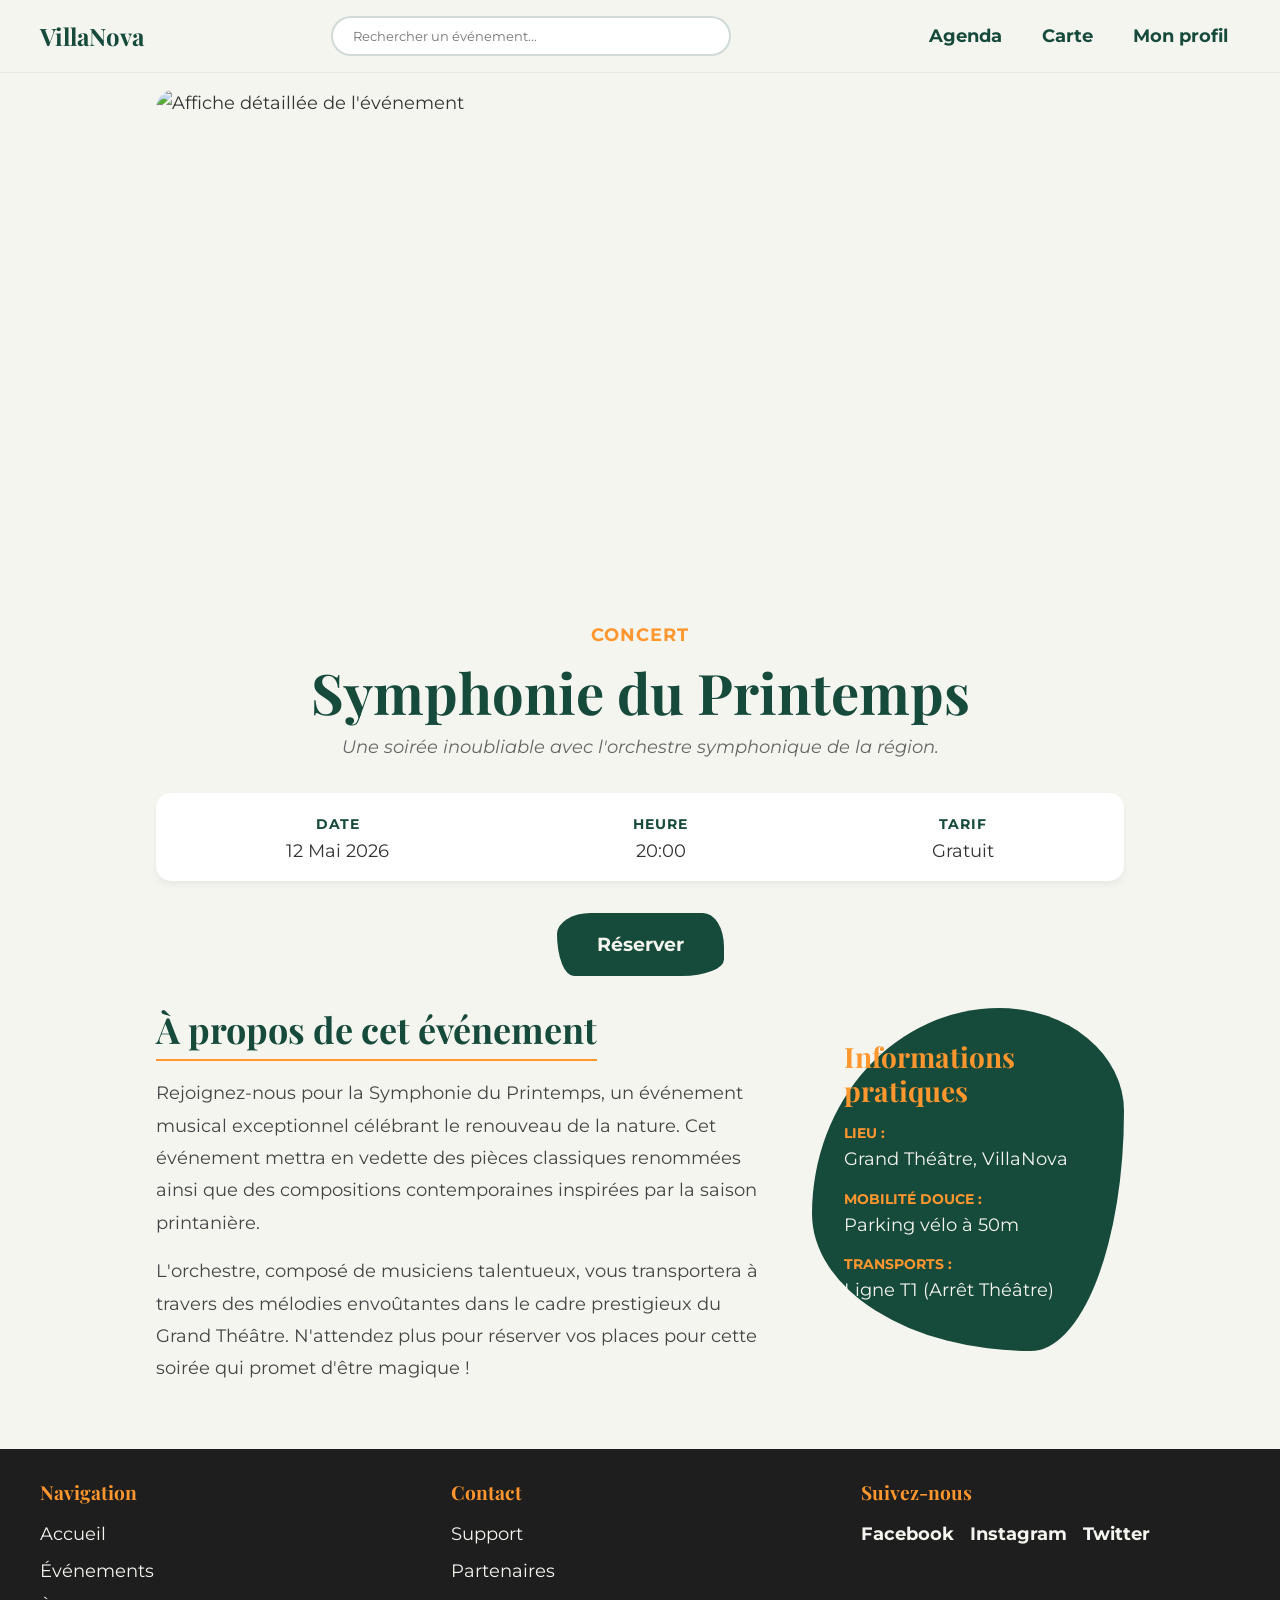
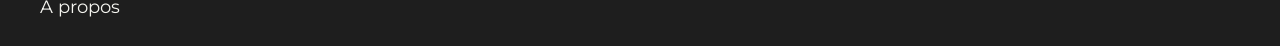
==== event-detail.html @ 63692cae "feat: implement initial landing page and event detail structures    - Refactor index.html with seman" ====
<!DOCTYPE html>
<html lang="fr">
<head>
    <meta charset="UTF-8">
    <meta name="viewport" content="width=device-width, initial-scale=1.0">
    <title>Détail de l'événement - VillaNova</title>
    <link rel="stylesheet" href="main.css">
</head>
<body>
    <header class="site-header">
        <div class="header-container">
            <a href="index.html" class="logo">VillaNova</a>
            <form action="" role="search" class="search-form">
                <input type="search" placeholder="Rechercher un événement..." aria-label="Rechercher un événement">
            </form>
            <nav class="main-nav" aria-label="Navigation principale">
                <ul>
                    <li><a href="index.html">Agenda</a></li>
                    <li><a href="">Carte</a></li>
                    <li><a href="">Mon profil</a></li>
                </ul>
            </nav>
        </div>
    </header>

    <main>
        <article class="event-detail-page">
            
            <figure class="event-hero-image">
                <picture>
                    <source media="(max-width: 768px)" type="image/webp" srcset="https://placehold.co/800x400/164A3B/FFF?text=Concert+Mobile">
                    <source media="(min-width: 769px)" type="image/webp" srcset="https://placehold.co/1200x500/164A3B/FFF?text=Concert+Desktop">
                    <img src="https://placehold.co/1200x500/164A3B/FFF" alt="Affiche détaillée de l'événement" width="1200" height="500" loading="lazy">
                </picture>
            </figure>

            <header class="event-detail-header">
                <span class="event-category">Concert</span>
                <h1 class="event-title">Symphonie du Printemps</h1>
                <p class="event-tagline">Une soirée inoubliable avec l'orchestre symphonique de la région.</p>
            </header>

            <section class="event-key-info" aria-label="Informations clés">
                <ul>
                    <li>
                        <strong>Date</strong><br>
                        12 Mai 2026
                    </li>
                    <li>
                        <strong>Heure</strong><br>
                        20:00
                    </li>
                    <li>
                        <strong>Tarif</strong><br>
                        Gratuit
                    </li>
                </ul>
            </section>

            <div class="event-action">
                <a href="#" role="button" class="btn-primary" aria-label="Réserver sa place pour cet événement">Réserver</a>
            </div>

            <div class="event-body">
                <section class="event-description" aria-label="Description de l'événement">
                    <h2>À propos de cet événement</h2>
                    <p>
                        Rejoignez-nous pour la Symphonie du Printemps, un événement musical exceptionnel célébrant le renouveau de la nature. Cet événement mettra en vedette des pièces classiques renommées ainsi que des compositions contemporaines inspirées par la saison printanière.
                    </p>
                    <p>
                        L'orchestre, composé de musiciens talentueux, vous transportera à travers des mélodies envoûtantes dans le cadre prestigieux du Grand Théâtre. N'attendez plus pour réserver vos places pour cette soirée qui promet d'être magique !
                    </p>
                </section>

                <aside class="event-practical-info" aria-label="Lieu et accès">
                    <h3>Informations pratiques</h3>
                    <ul>
                        <li>
                            <strong>Lieu :</strong> Grand Théâtre, VillaNova
                        </li>
                        <li>
                            <strong>Mobilité douce :</strong> Parking vélo à 50m
                        </li>
                        <li>
                            <strong>Transports :</strong> Ligne T1 (Arrêt Théâtre)
                        </li>
                    </ul>
                </aside>
            </div>

        </article>
    </main>

    <footer class="site-footer">
        <div class="footer-container">
            <div class="footer-box">
                <h3>Navigation</h3>
                <ul>
                    <li><a href="index.html">Accueil</a></li>
                    <li><a href="">Événements</a></li>
                    <li><a href="">À propos</a></li>
                </ul>
            </div>
            <div class="footer-box">
                <h3>Contact</h3>
                <ul>
                    <li><a href="">Support</a></li>
                    <li><a href="">Partenaires</a></li>
                </ul>
            </div>
            <div class="footer-box">
                <h3>Suivez-nous</h3>
                <ul class="social-links">
                    <li><a href="#">Facebook</a></li>
                    <li><a href="#">Instagram</a></li>
                    <li><a href="#">Twitter</a></li>
                </ul>
            </div>
        </div>
    </footer>
</body>
</html>
---- main.css ----
@import url("https://fonts.googleapis.com/css2?family=Lexend:wght@400;500&family=Montserrat:wght@400;700&family=Playfair+Display:ital,wght@0,400;0,700;1,400&display=swap");
.btn-primary {
  padding: 12px 30px;
  border-radius: 40px 25px 50px 20px/25px 40px 20px 50px;
  border: none;
  font-family: "Montserrat", sans-serif;
  font-weight: bold;
  cursor: pointer;
  text-decoration: none;
  display: inline-block;
  transition: all 0.3s ease;
}
.btn-primary:hover {
  opacity: 0.85;
  transform: translateY(-2px);
  border-radius: 25px 40px 20px 50px/40px 25px 50px 20px;
}
.btn-primary:focus-visible {
  outline: 3px solid #FF962E;
  outline-offset: 4px;
}
.btn-primary {
  background-color: #164A3B;
  color: #F5F5F0;
}

.btn-secondary {
  padding: 12px 30px;
  border-radius: 40px 25px 50px 20px/25px 40px 20px 50px;
  border: none;
  font-family: "Montserrat", sans-serif;
  font-weight: bold;
  cursor: pointer;
  text-decoration: none;
  display: inline-block;
  transition: all 0.3s ease;
}
.btn-secondary:hover {
  opacity: 0.85;
  transform: translateY(-2px);
  border-radius: 25px 40px 20px 50px/40px 25px 50px 20px;
}
.btn-secondary:focus-visible {
  outline: 3px solid #FF962E;
  outline-offset: 4px;
}
.btn-secondary {
  background-color: #FF962E;
  color: #164A3B;
}

.btn-outline {
  padding: 12px 30px;
  border-radius: 40px 25px 50px 20px/25px 40px 20px 50px;
  border: none;
  font-family: "Montserrat", sans-serif;
  font-weight: bold;
  cursor: pointer;
  text-decoration: none;
  display: inline-block;
  transition: all 0.3s ease;
}
.btn-outline:hover {
  opacity: 0.85;
  transform: translateY(-2px);
  border-radius: 25px 40px 20px 50px/40px 25px 50px 20px;
}
.btn-outline:focus-visible {
  outline: 3px solid #FF962E;
  outline-offset: 4px;
}
.btn-outline {
  background-color: transparent;
  border: 2px solid #164A3B;
  color: #164A3B;
}

* {
  margin: 0;
  padding: 0;
  box-sizing: border-box;
}

body {
  background-color: #F5F5F0;
}

html {
  font-size: 100%;
}

body {
  font-family: "Montserrat", sans-serif;
  font-size: clamp(1rem, 1vw + 0.8rem, 1.125rem);
  line-height: 1.6;
  color: #333;
}

h1,
h2,
h3,
h4 {
  font-family: "Playfair Display", serif;
  color: #164A3B;
  line-height: 1.2;
  margin-bottom: 0.5em;
}

h1 {
  font-size: clamp(2rem, 4vw + 1rem, 3rem);
}

h2 {
  font-size: clamp(1.75rem, 3vw + 1rem, 2.25rem);
}

h3 {
  font-size: clamp(1.5rem, 2vw + 1rem, 1.75rem);
}

h4 {
  font-size: clamp(1.25rem, 1.5vw + 1rem, 1.5rem);
}

.dyslexic-mode {
  font-family: "Lexend", sans-serif !important;
}
.dyslexic-mode h1,
.dyslexic-mode h2,
.dyslexic-mode h3,
.dyslexic-mode h4,
.dyslexic-mode p,
.dyslexic-mode span,
.dyslexic-mode a,
.dyslexic-mode button {
  font-family: "Lexend", sans-serif !important;
  letter-spacing: 0.05em;
  line-height: 1.8;
}

.site-header {
  background-color: #F5F5F0;
  padding: 16px;
  border-bottom: 1px solid rgba(0, 0, 0, 0.05);
}
.site-header .header-container {
  max-width: 1200px;
  margin: 0 auto;
  display: flex;
  flex-direction: column;
  gap: 16px;
}
@media (min-width: 768px) {
  .site-header .header-container {
    flex-direction: row;
    align-items: center;
    justify-content: space-between;
  }
}
.site-header .logo {
  font-family: "Playfair Display", serif;
  font-size: 1.5rem;
  font-weight: bold;
  color: #164A3B;
  text-decoration: none;
}
.site-header .search-form {
  flex-grow: 1;
  max-width: 400px;
}
.site-header .search-form input[type=search] {
  width: 100%;
  padding: 10px 20px;
  border: 2px solid rgba(22, 74, 59, 0.2);
  border-radius: 25px;
  font-family: "Montserrat", sans-serif;
  transition: all 0.3s ease;
}
.site-header .search-form input[type=search]:focus-visible {
  outline: none;
  border-color: #FF962E;
}
.site-header .main-nav ul {
  list-style: none;
  display: flex;
  gap: 16px;
  justify-content: center;
}
@media (min-width: 768px) {
  .site-header .main-nav ul {
    justify-content: flex-end;
  }
}
.site-header .main-nav ul li a {
  text-decoration: none;
  color: #164A3B;
  font-weight: bold;
  padding: 8px 12px;
  border-radius: 20px;
  transition: all 0.3s ease;
}
.site-header .main-nav ul li a:hover, .site-header .main-nav ul li a.active {
  background-color: rgba(255, 150, 46, 0.1);
  color: #FF962E;
}

.hero {
  padding: 16px;
  max-width: 1200px;
  margin: 0 auto;
}
.hero .hero-figure {
  position: relative;
  margin: 0;
  border-radius: 20px;
  overflow: hidden;
}
.hero .hero-figure img {
  width: 100%;
  height: 400px;
  -o-object-fit: cover;
     object-fit: cover;
  display: block;
}
@media (min-width: 1024px) {
  .hero .hero-figure img {
    height: 500px;
  }
}
.hero .hero-figure .hero-content {
  position: absolute;
  bottom: 0;
  left: 0;
  right: 0;
  padding: 32px;
  background: linear-gradient(to top, rgba(30, 30, 30, 0.9), transparent);
  color: #F5F5F0;
}
.hero .hero-figure .hero-content .hero-tag {
  background-color: #FF962E;
  color: #164A3B;
  padding: 4px 12px;
  border-radius: 20px;
  font-size: 0.8rem;
  font-weight: bold;
  text-transform: uppercase;
  display: inline-block;
  margin-bottom: 8px;
}
.hero .hero-figure .hero-content .hero-title {
  color: #F5F5F0;
  margin-bottom: 8px;
}
.hero .hero-figure .hero-content .hero-date {
  font-size: 1.1rem;
  margin-bottom: 16px;
}

.events-section {
  max-width: 1200px;
  margin: 32px auto;
  padding: 0 16px;
}
.events-section .filters-nav {
  margin-bottom: 32px;
}
.events-section .filters-nav ul {
  list-style: none;
  display: flex;
  flex-wrap: wrap;
  gap: 8px;
  justify-content: center;
}
.events-section .filters-nav ul li a {
  text-decoration: none;
  color: #164A3B;
  padding: 8px 16px;
  border: 2px solid #164A3B;
  border-radius: 25px;
  font-weight: bold;
  transition: all 0.3s ease;
}
.events-section .filters-nav ul li a:hover, .events-section .filters-nav ul li a.active {
  background-color: #164A3B;
  color: #F5F5F0;
}

.events-grid {
  display: grid;
  grid-template-columns: 1fr;
  gap: 32px;
}
@media (min-width: 768px) {
  .events-grid {
    grid-template-columns: repeat(2, 1fr);
  }
}
@media (min-width: 1024px) {
  .events-grid {
    grid-template-columns: repeat(3, 1fr);
  }
}
.events-grid .event-card {
  background-color: white;
  border-radius: 15px;
  overflow: hidden;
  display: flex;
  flex-direction: column;
  transition: transform 0.3s ease, box-shadow 0.3s ease;
  border: 1px solid rgba(0, 0, 0, 0.05);
}
.events-grid .event-card:hover {
  transform: translateY(-5px);
  box-shadow: 0 10px 20px rgba(0, 0, 0, 0.1);
}
.events-grid .event-card .event-image {
  margin: 0;
  width: 100%;
  height: 200px;
}
.events-grid .event-card .event-image img {
  width: 100%;
  height: 100%;
  -o-object-fit: cover;
     object-fit: cover;
}
.events-grid .event-card .event-content {
  padding: 16px;
  display: flex;
  flex-direction: column;
  flex-grow: 1;
}
.events-grid .event-card .event-content .event-category {
  font-family: "Montserrat", sans-serif;
  font-size: 0.8rem;
  text-transform: uppercase;
  color: #FF962E;
  font-weight: bold;
  margin-bottom: 8px;
}
.events-grid .event-card .event-content .event-title {
  font-size: 1.25rem;
  margin-bottom: 8px;
  color: #164A3B;
}
.events-grid .event-card .event-content .event-location, .events-grid .event-card .event-content .event-date {
  font-size: 0.9rem;
  color: #666;
  margin-bottom: 4px;
}
.events-grid .event-card .event-content .event-date {
  margin-bottom: 16px;
}
.events-grid .event-card .event-content .btn-primary {
  margin-top: auto;
  align-self: flex-start;
}

.event-detail-page {
  max-width: 1000px;
  margin: 0 auto;
  padding: 16px;
}
.event-detail-page .event-hero-image {
  margin: 0;
  width: 100%;
  height: 300px;
  overflow: hidden;
  border-radius: 20px;
}
.event-detail-page .event-hero-image img {
  width: 100%;
  height: 100%;
  -o-object-fit: cover;
     object-fit: cover;
}
@media (min-width: 1024px) {
  .event-detail-page .event-hero-image {
    height: 500px;
  }
}
.event-detail-page .event-detail-header {
  margin-top: 32px;
  text-align: center;
}
.event-detail-page .event-detail-header .event-category {
  color: #FF962E;
  font-family: "Montserrat", sans-serif;
  font-weight: bold;
  text-transform: uppercase;
  letter-spacing: 1px;
}
.event-detail-page .event-detail-header .event-title {
  font-size: clamp(2rem, 5vw, 3.5rem);
  margin: 8px 0;
}
.event-detail-page .event-detail-header .event-tagline {
  font-style: italic;
  color: #666;
  font-size: 1.1rem;
}
.event-detail-page .event-key-info {
  margin: 32px 0;
}
.event-detail-page .event-key-info ul {
  list-style: none;
  display: flex;
  flex-direction: column;
  gap: 16px;
  background: white;
  padding: 16px;
  border-radius: 15px;
  box-shadow: 0 4px 6px rgba(0, 0, 0, 0.05);
}
@media (min-width: 768px) {
  .event-detail-page .event-key-info ul {
    flex-direction: row;
    justify-content: space-around;
    text-align: center;
  }
}
.event-detail-page .event-key-info ul li {
  font-family: "Montserrat", sans-serif;
  font-size: 1.1rem;
}
.event-detail-page .event-key-info ul li strong {
  color: #164A3B;
  font-size: 0.9rem;
  text-transform: uppercase;
  letter-spacing: 1px;
}
.event-detail-page .event-action {
  margin-bottom: 32px;
  text-align: center;
}
.event-detail-page .event-action .btn-primary {
  font-size: 1.2rem;
  padding: 16px 40px;
}
.event-detail-page .event-body {
  display: grid;
  grid-template-columns: 1fr;
  gap: 32px;
}
@media (min-width: 1024px) {
  .event-detail-page .event-body {
    grid-template-columns: 2fr 1fr;
    align-items: start;
  }
}
.event-detail-page .event-description h2 {
  margin-bottom: 16px;
  border-bottom: 2px solid #FF962E;
  padding-bottom: 8px;
  display: inline-block;
}
.event-detail-page .event-description p {
  font-family: "Montserrat", sans-serif;
  line-height: 1.8;
  margin-bottom: 16px;
  color: #444;
}
.event-detail-page .event-practical-info {
  background-color: #164A3B;
  color: #F5F5F0;
  padding: 32px;
  border-radius: 60% 40% 30% 70%/60% 30% 70% 40%;
}
.event-detail-page .event-practical-info h3 {
  color: #FF962E;
  margin-bottom: 16px;
}
.event-detail-page .event-practical-info ul {
  list-style: none;
}
.event-detail-page .event-practical-info ul li {
  margin-bottom: 16px;
  line-height: 1.4;
}
.event-detail-page .event-practical-info ul li strong {
  color: #FF962E;
  display: block;
  font-size: 0.9rem;
  text-transform: uppercase;
  margin-bottom: 4px;
}

.site-footer {
  background-color: #1E1E1E;
  color: #F5F5F0;
  padding: 32px 16px 16px;
  margin-top: 32px;
}
.site-footer .footer-container {
  max-width: 1200px;
  margin: 0 auto;
  display: grid;
  grid-template-columns: 1fr;
  gap: 32px;
}
@media (min-width: 768px) {
  .site-footer .footer-container {
    grid-template-columns: repeat(3, 1fr);
  }
}
.site-footer .footer-box h3 {
  color: #FF962E;
  margin-bottom: 16px;
  font-size: 1.2rem;
}
.site-footer .footer-box ul {
  list-style: none;
}
.site-footer .footer-box ul li {
  margin-bottom: 8px;
}
.site-footer .footer-box ul li a {
  color: #F5F5F0;
  text-decoration: none;
  transition: color 0.3s ease;
}
.site-footer .footer-box ul li a:hover {
  color: #FF962E;
}
.site-footer .footer-box .social-links {
  display: flex;
  gap: 16px;
  list-style: none;
}
.site-footer .footer-box .social-links li a {
  color: #F5F5F0;
  text-decoration: none;
  transition: color 0.3s ease;
  font-weight: bold;
}
.site-footer .footer-box .social-links li a:hover {
  color: #FF962E;
}
.site-footer .footer-bottom {
  max-width: 1200px;
  margin: 32px auto 0;
  padding-top: 16px;
  border-top: 1px solid rgba(255, 255, 255, 0.1);
  text-align: center;
  font-size: 0.9rem;
  color: #999;
}/*# sourceMappingURL=main.css.map */
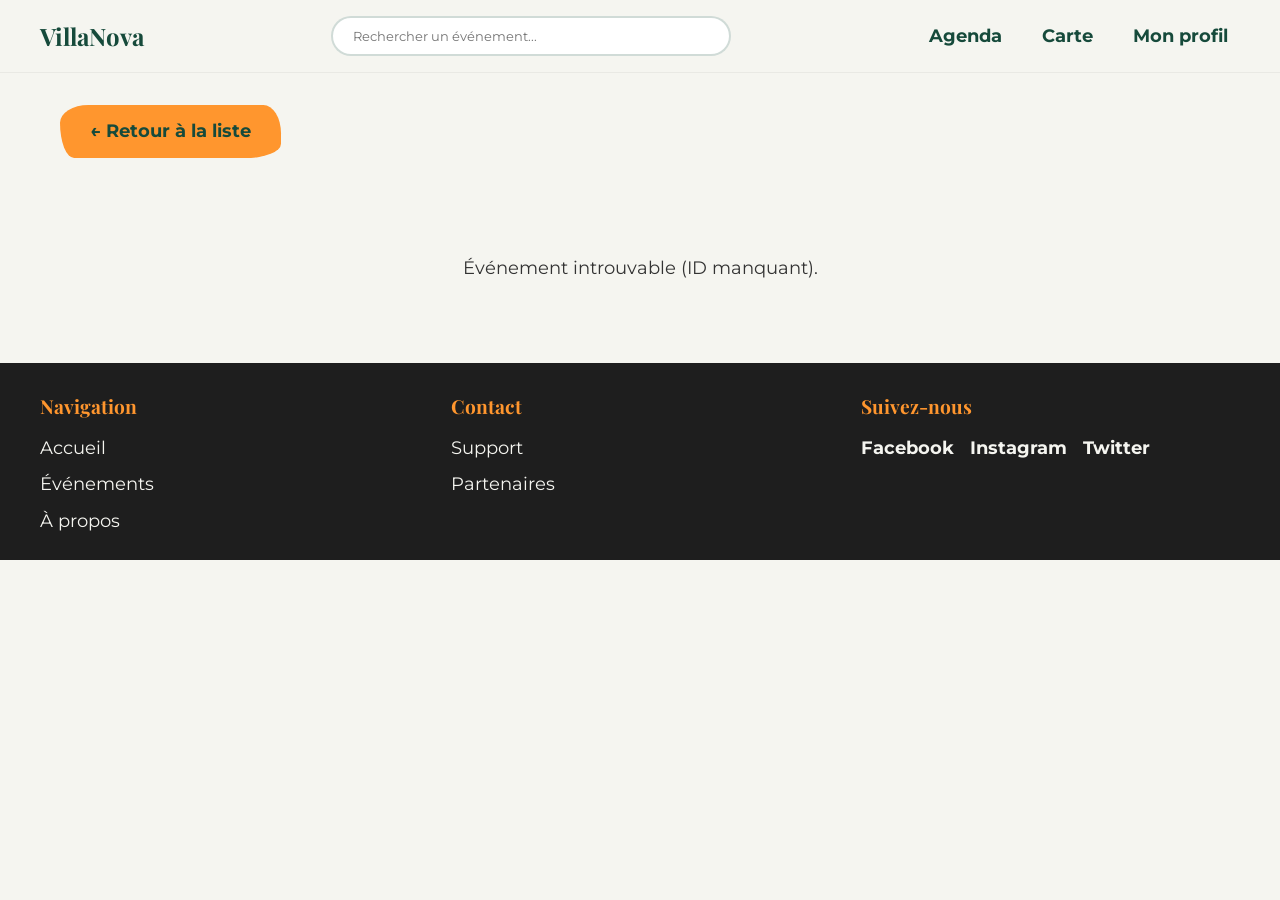
==== commit 0ea4c7e6: "feat(api): make event detail page dynamic and fix data mapping" ====
--- a/event-detail.html
+++ b/event-detail.html
@@ -5,6 +5,8 @@
     <meta name="viewport" content="width=device-width, initial-scale=1.0">
     <title>Détail de l'événement - VillaNova</title>
     <link rel="stylesheet" href="main.css">
+    <script src="config.js" defer></script>
+    <script src="api-event-detail.js" defer></script>
 </head>
 <body>
     <header class="site-header">
@@ -24,70 +26,11 @@
     </header>
 
     <main>
-        <article class="event-detail-page">
-            
-            <figure class="event-hero-image">
-                <picture>
-                    <source media="(max-width: 768px)" type="image/webp" srcset="https://placehold.co/800x400/164A3B/FFF?text=Concert+Mobile">
-                    <source media="(min-width: 769px)" type="image/webp" srcset="https://placehold.co/1200x500/164A3B/FFF?text=Concert+Desktop">
-                    <img src="https://placehold.co/1200x500/164A3B/FFF" alt="Affiche détaillée de l'événement" width="1200" height="500" loading="lazy">
-                </picture>
-            </figure>
-
-            <header class="event-detail-header">
-                <span class="event-category">Concert</span>
-                <h1 class="event-title">Symphonie du Printemps</h1>
-                <p class="event-tagline">Une soirée inoubliable avec l'orchestre symphonique de la région.</p>
-            </header>
-
-            <section class="event-key-info" aria-label="Informations clés">
-                <ul>
-                    <li>
-                        <strong>Date</strong><br>
-                        12 Mai 2026
-                    </li>
-                    <li>
-                        <strong>Heure</strong><br>
-                        20:00
-                    </li>
-                    <li>
-                        <strong>Tarif</strong><br>
-                        Gratuit
-                    </li>
-                </ul>
-            </section>
-
-            <div class="event-action">
-                <a href="#" role="button" class="btn-primary" aria-label="Réserver sa place pour cet événement">Réserver</a>
-            </div>
-
-            <div class="event-body">
-                <section class="event-description" aria-label="Description de l'événement">
-                    <h2>À propos de cet événement</h2>
-                    <p>
-                        Rejoignez-nous pour la Symphonie du Printemps, un événement musical exceptionnel célébrant le renouveau de la nature. Cet événement mettra en vedette des pièces classiques renommées ainsi que des compositions contemporaines inspirées par la saison printanière.
-                    </p>
-                    <p>
-                        L'orchestre, composé de musiciens talentueux, vous transportera à travers des mélodies envoûtantes dans le cadre prestigieux du Grand Théâtre. N'attendez plus pour réserver vos places pour cette soirée qui promet d'être magique !
-                    </p>
-                </section>
-
-                <aside class="event-practical-info" aria-label="Lieu et accès">
-                    <h3>Informations pratiques</h3>
-                    <ul>
-                        <li>
-                            <strong>Lieu :</strong> Grand Théâtre, VillaNova
-                        </li>
-                        <li>
-                            <strong>Mobilité douce :</strong> Parking vélo à 50m
-                        </li>
-                        <li>
-                            <strong>Transports :</strong> Ligne T1 (Arrêt Théâtre)
-                        </li>
-                    </ul>
-                </aside>
-            </div>
-
+        <div style="max-width: 1200px; margin: 2rem auto; padding: 0 20px;">
+            <a href="index.html" class="btn-secondary" style="display: inline-block; margin-bottom: 1rem;">&larr; Retour à la liste</a>
+        </div>
+        <article class="event-detail-page" id="event-detail-container">
+            <p style="text-align: center; padding: 2rem;">Chargement des détails de l'événement...</p>
         </article>
     </main>
 
